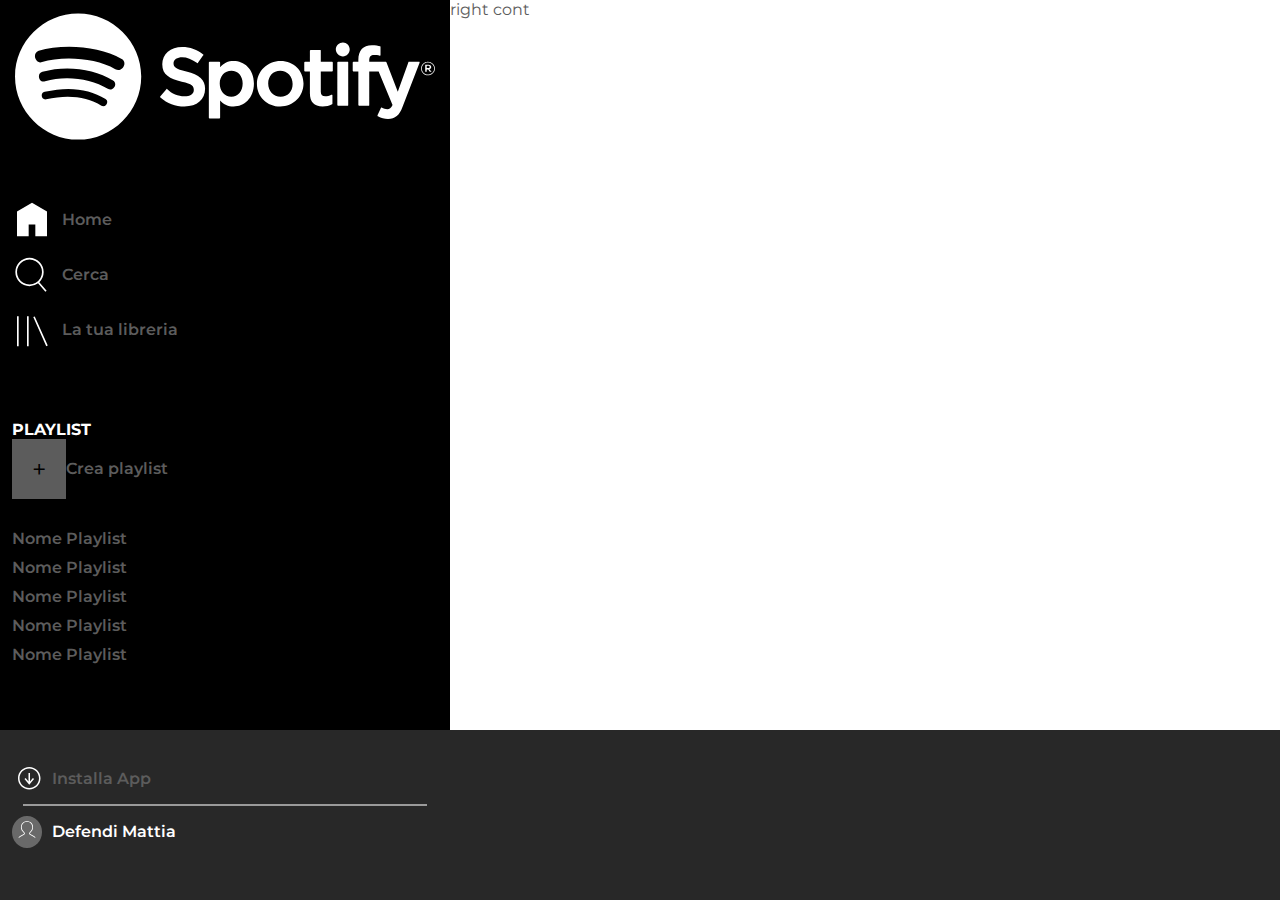
==== day-2/index.html @ 414f9ee5 "day 2 initial commit" ====
<!DOCTYPE html>
<html lang="it">
<head>
    <meta charset="UTF-8">
    <meta name="viewport" content="width=device-width, initial-scale=1.0">
    <title>Spotify Web</title>
    
    <!-- font -->
    <link rel="preconnect" href="https://fonts.googleapis.com">
    <link rel="preconnect" href="https://fonts.gstatic.com" crossorigin>
    <link href="https://fonts.googleapis.com/css2?family=Montserrat:ital,wght@0,100..900;1,100..900&display=swap" rel="stylesheet">
    
    <!-- style css  -->
    <link rel="stylesheet" href="css/style.css">
</head>

<body>
    <main>
        <!-- main container -->
        <div id="main-container">
            <!-- left container -->
            <div class="left-box">
                <!-- logo small-->
                <img src="../img/logo-small.svg" alt="logo-small" class="logo-small">
                <!-- logo big -->
                <img src="../img/logo.svg" alt="logo-big" class="logo-big hide">
                <!-- menu -->
                <div class="menu">
                    <!-- nav -->
                    <nav>
                        <!-- home -->
                        <div class="home">
                            <img src="../img/home.svg" alt="home">
                            <span class="hide">Home</span>
                        </div>
                        <!-- search -->
                        <div class="search">
                            <img src="../img/search.svg" alt="cerca">
                            <span class="hide">Cerca</span>
                        </div>
                        <!-- library -->
                        <div class="library">
                            <img src="../img/libreria.svg" alt="libreria">
                            <span class="hide">La tua libreria</span>
                        </div>
                    </nav>
                    <!-- playlist list -->
                    <div class="playlist hide">
                        <strong>playlist</strong>
                        <!-- add button -->
                        <div class="create-playlist">
                            <div id="add-button">+</div>
                            <span>Crea playlist</span>
                        </div>
                        <!-- list  -->
                        <ul>
                            <li>Nome Playlist</li>
                            <li>Nome Playlist</li>
                            <li>Nome Playlist</li>
                            <li>Nome Playlist</li>
                            <li>Nome Playlist</li>
                        </ul>
                    </div>
                    <!-- install/user section-->
                    <div class="lower-menu">
                        <!-- install section -->
                        <div class="lower-container">                      
                            <!-- icon -->
                            <img src="../img/download.svg" alt="download-button">
                            <!-- txt -->
                            <span class="hide">Installa App</span>
                        </div>
                        <!-- line -->
                        <hr class="hide">
                        <!-- user section -->
                        <div class="lower-container">
                            <!-- user icon -->
                            <img src="../img/profile.svg" alt="profile" class="profile-icon">
                            <!-- txt -->
                            <span class="hide user">Defendi Mattia</span>
                        </div>
                    </div>
                </div>
            </div>
            <!-- right container -->
            <div class="right-box">right cont</div>
        </div>  
    </main>
<footer>
    <!-- footer main container -->
    <div id="f-container"></div>
</footer>
</body>

</html>
---- day-2/css/style.css ----
/*** reset ***/
* {
    border: 0;
    margin: 0;
    box-sizing: border-box;
}

/*** common ***/
body {
    /* font montserrat */
    font-family: "Montserrat", serif;
    font-optical-sizing: auto;
    font-style: normal;
    
    height: 100vh;
}

main {
    height: calc(100% - 90px);
    color: #5c5c5c;
}

.border {
    border: 1px dashed red;
}

.hide {
    display: none;
}

ul {
    list-style: none;
    padding: 0;
}

img {
    width: 100%;
}

/*** main ***/
#main-container {
    height: 100%;
    display: flex;
}

.left-box {
    width: 55px;
    display: flex;
    flex-direction: column;
    background-color: #000000;
    padding: 12px;
}

.menu {
    height: 100%;
    display: flex;
    flex-direction: column;
    justify-content: space-between;
}

nav {
    display: flex;
    flex-direction: column;
    gap: 10px;
}

span,
li {
    font-weight: 600;
}

.logo-small {
    margin-bottom: 30px;
}

.logo-big {
    margin-bottom: 60px;
}

.home,
.search,
.library {
    width: 100%;
    display: flex;
    align-items: center;
}

.right-box {
    width: calc(100% - 55px);
}

.playlist strong {
    text-transform: uppercase;
    color: #ffffff;
}

.create-playlist {
    display: flex;
    align-items: center;
    margin-bottom: 30px;
}

#add-button {
    padding: 15px 20px;
    font-size: 25px;
    color: #000000;
    background-color: #5c5c5c;
}

.playlist ul {
    display: flex;
    flex-direction: column;
    gap: 10px;
    margin-bottom: 100px;
}

.lower-menu {
    display: flex;
    flex-direction: column;
}

.lower-container {
    margin-bottom: 10px;
}

.lower-menu hr {
    border: 1px solid #9a9a9a;
    width: 95%;
    margin: 0 auto 10px;
}

.lower-container .user {
    color: #ffffff
}

.profile-icon {
    padding: 5px 5px;
    background-color: #696969;
    border-radius: 50%;
}



/*** footer ***/
#f-container {
    height: 90px;
    background-color: #282828;
}

/*** media queries  ***/
@media (min-width: 768px) {
    
}

@media (min-width: 992px) {
    
    main {
        height: calc(100% - 170px);
    }
    
    #f-container {
        height: 170px;
    }
    
    #main-container .left-box {
        width: 450px;
    }
    
    .right-box {
        width: calc(100% - 450px);
    }
    
    .logo-small {
        display: none;
    }
    
    .logo-big {
        display: block;
    }
    
    nav {
        width: 50px;
        gap: 15px;
        margin-bottom: 70px;
    }
    
    nav img,
    .lower-menu img {
        margin-right: 10px;
    }
    
    .hide {
        display: revert;
        flex-shrink: 0;
    }
    
    .lower-container {
        width: 40px;
        display: flex;
        flex-direction: row;
        align-items: center;
    }

    .lower-menu {
        align-items: revert;
    }    

    img {
        width: revert;
    }

}
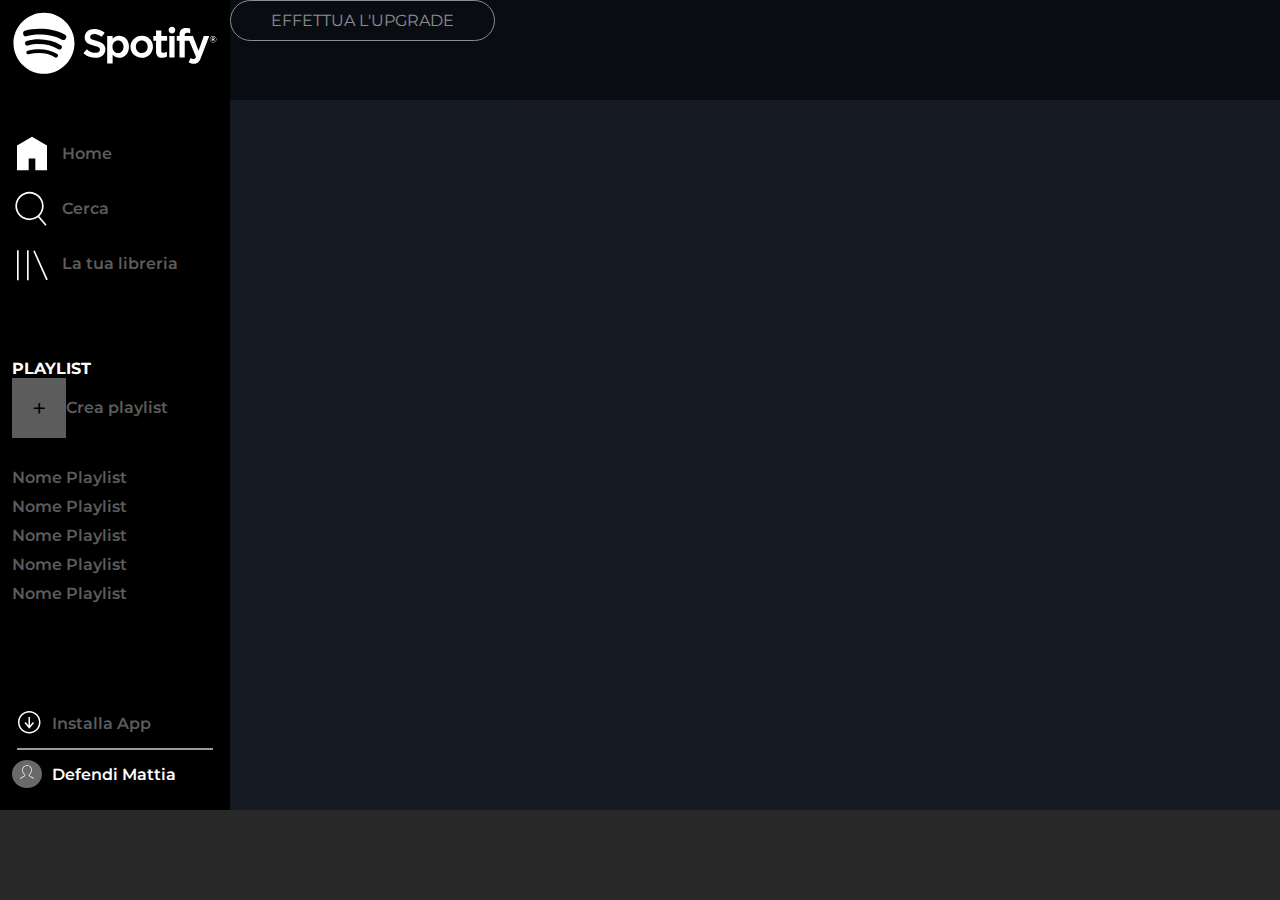
==== commit 3bef2b8b: "feat: added button and container" ====
--- a/day-2/index.html
+++ b/day-2/index.html
@@ -83,13 +83,19 @@
                 </div>
             </div>
             <!-- right container -->
-            <div class="right-box">right cont</div>
+            <div class="right-box">
+                <!-- upgrade button container-->
+                <div class="btn-cont">
+                    <!-- upgrade button -->
+                    <div id="upgrade-btn">effettua l'upgrade</div>
+                </div>
+            </div>
         </div>  
     </main>
-<footer>
-    <!-- footer main container -->
-    <div id="f-container"></div>
-</footer>
+    <footer>
+        <!-- footer main container -->
+        <div id="f-container"></div>
+    </footer>
 </body>
 
 </html>--- a/day-2/css/style.css
+++ b/day-2/css/style.css
@@ -44,7 +44,7 @@
 }
 
 .left-box {
-    width: 55px;
+    width: 50px;
     display: flex;
     flex-direction: column;
     background-color: #000000;
@@ -85,9 +85,7 @@
     align-items: center;
 }
 
-.right-box {
-    width: calc(100% - 55px);
-}
+
 
 .playlist strong {
     text-transform: uppercase;
@@ -139,6 +137,29 @@
     border-radius: 50%;
 }
 
+/* right container */
+
+.right-box {
+    width: calc(100% - 50px);
+    background-color: #141922;
+}
+
+.btn-cont {
+    background-color: #000000;
+    opacity: 0.5;
+    height: 100px;
+    color: #ffffff;
+}
+
+#upgrade-btn {
+    text-transform: uppercase;
+    border: 1px solid #ffffff;
+    display: inline-block;
+    padding: 10px 40px;
+    border-radius: 50px;
+    
+}
+
 
 
 /*** footer ***/
@@ -154,20 +175,13 @@
 
 @media (min-width: 992px) {
     
-    main {
-        height: calc(100% - 170px);
-    }
-    
-    #f-container {
-        height: 170px;
-    }
     
     #main-container .left-box {
-        width: 450px;
+        width: 230px;
     }
     
     .right-box {
-        width: calc(100% - 450px);
+        width: calc(100% - 230px);
     }
     
     .logo-small {
@@ -209,4 +223,7 @@
         width: revert;
     }
 
-}
+    .profile-icon {
+        padding: 5px 7px;
+    }
+}
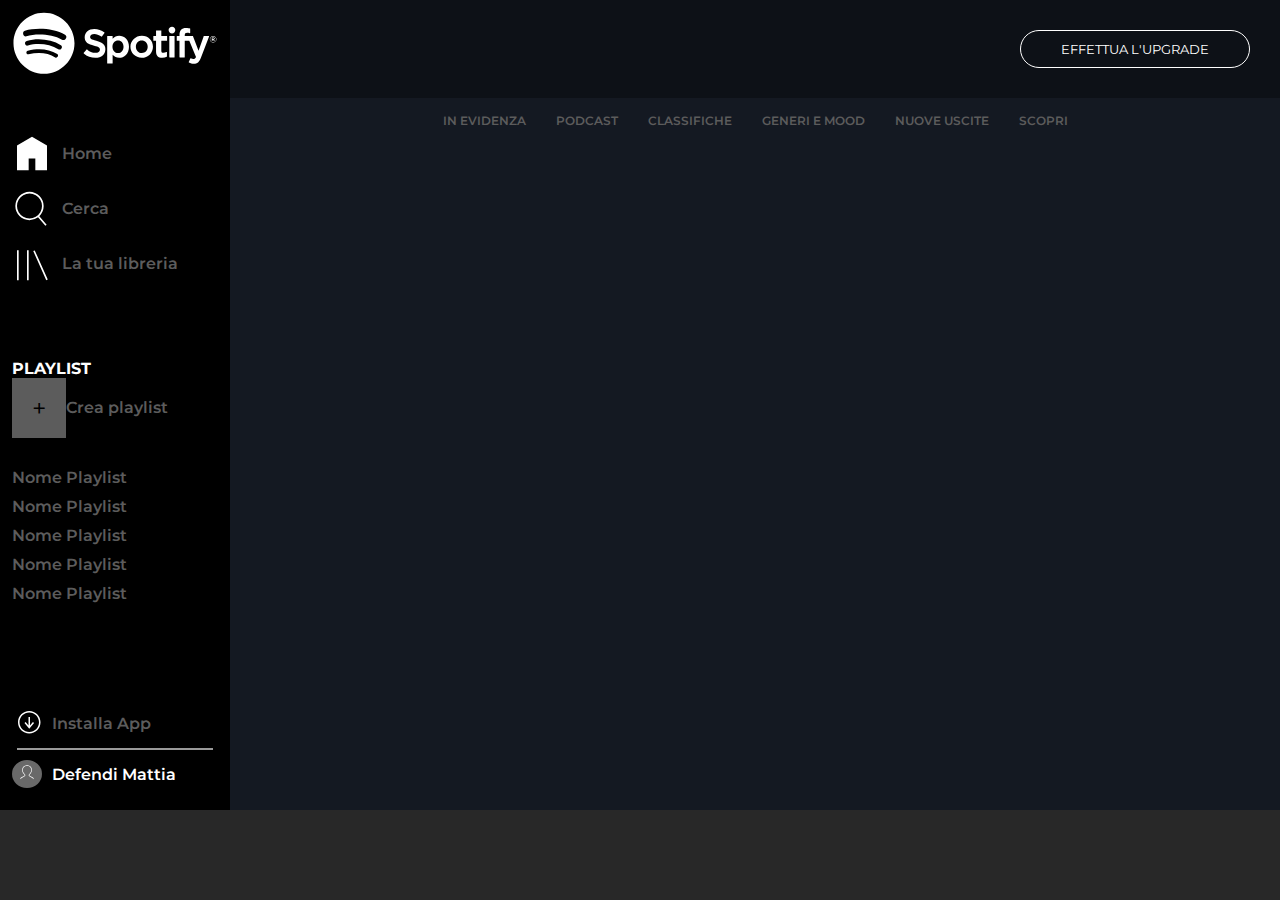
==== commit 14d5d9d9: "feat: added menu list" ====
--- a/day-2/index.html
+++ b/day-2/index.html
@@ -89,6 +89,15 @@
                     <!-- upgrade button -->
                     <div id="upgrade-btn">effettua l'upgrade</div>
                 </div>
+                <!-- menu list -->
+                <ul class="menu-list">
+                    <li>in evidenza</li>
+                    <li>podcast</li>
+                    <li>classifiche</li>
+                    <li>generi e mood</li>
+                    <li>nuove uscite</li>
+                    <li>scopri</li>
+                </ul>
             </div>
         </div>  
     </main>
--- a/day-2/css/style.css
+++ b/day-2/css/style.css
@@ -145,10 +145,10 @@
 }
 
 .btn-cont {
-    background-color: #000000;
-    opacity: 0.5;
-    height: 100px;
+    background-color: rgba(0, 0, 0, 0.3);
     color: #ffffff;
+    display: flex;
+    justify-content: flex-end;
 }
 
 #upgrade-btn {
@@ -157,9 +157,21 @@
     display: inline-block;
     padding: 10px 40px;
     border-radius: 50px;
-    
-}
-
+    margin: 30px;
+    font-size: small;
+}
+
+.right-box .menu-list {
+    display: flex;
+    justify-content: center;
+    flex-wrap: wrap;
+    font-size: 12px;
+    text-transform: uppercase;
+}
+
+.right-box .menu-list li{
+    margin: 15px;
+}
 
 
 /*** footer ***/
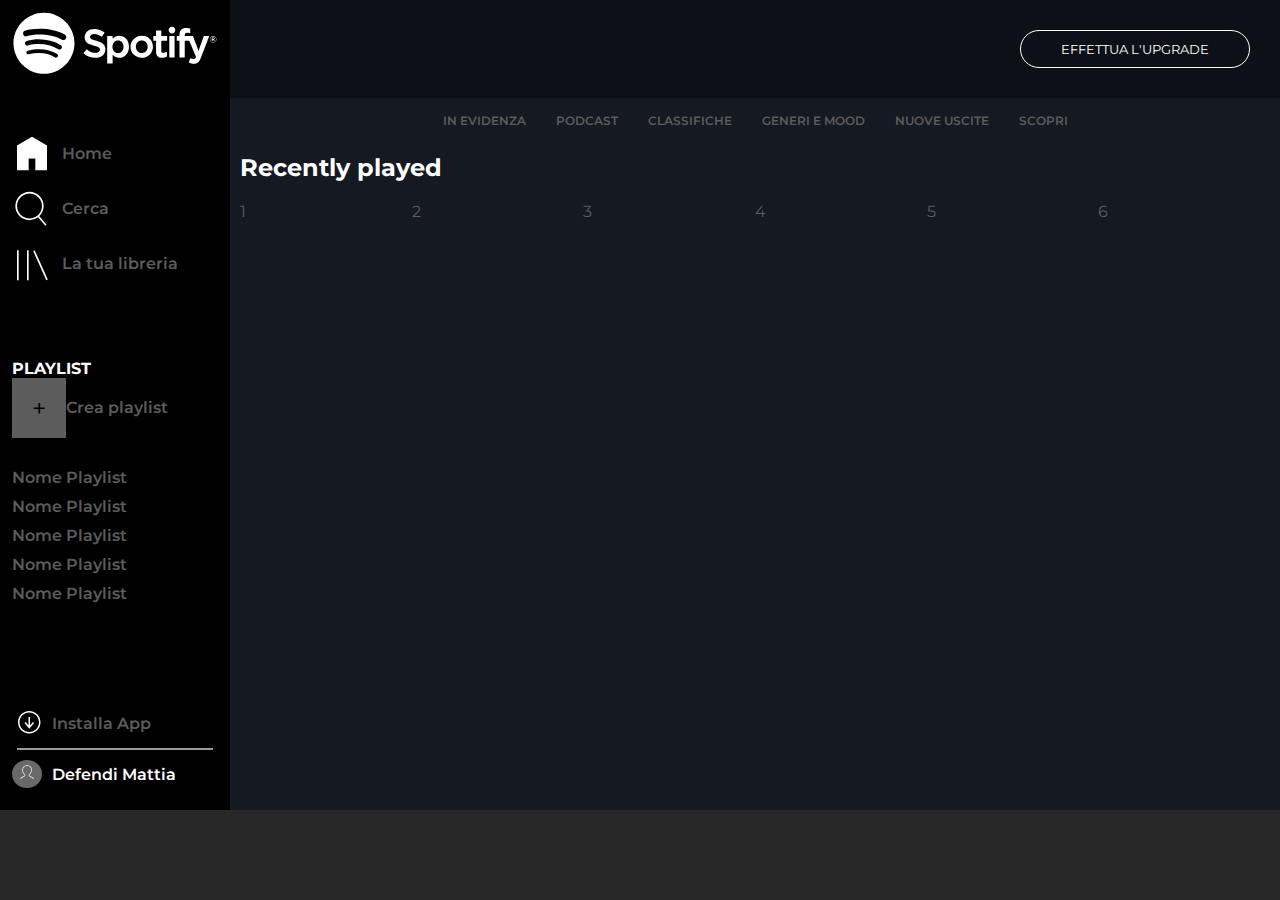
==== commit 46c20d88: "feat: played container structure and viewport" ====
--- a/day-2/index.html
+++ b/day-2/index.html
@@ -98,6 +98,18 @@
                     <li>nuove uscite</li>
                     <li>scopri</li>
                 </ul>
+                <!-- container recent played -->
+                <div class="played-container">
+                    <h2>Recently played</h2>
+                    <div class="played-box-cont">
+                        <div class="box">1</div>
+                        <div class="box">2</div>
+                        <div class="box">3</div>
+                        <div class="box">4</div>
+                        <div class="box">5</div>
+                        <div class="box">6</div>
+                    </div>
+                </div>
             </div>
         </div>  
     </main>
--- a/day-2/css/style.css
+++ b/day-2/css/style.css
@@ -37,6 +37,11 @@
     width: 100%;
 }
 
+h2 {
+    color: #ffffff;
+    margin-bottom: 20px;
+}
+
 /*** main ***/
 #main-container {
     height: 100%;
@@ -136,6 +141,7 @@
     background-color: #696969;
     border-radius: 50%;
 }
+
 
 /* right container */
 
@@ -173,6 +179,18 @@
     margin: 15px;
 }
 
+.played-container {
+    padding: 10px;
+
+}
+
+.played-box-cont {
+    display: flex;
+    gap: 10px;
+    flex-wrap: wrap;
+}
+
+
 
 /*** footer ***/
 #f-container {
@@ -181,13 +199,22 @@
 }
 
 /*** media queries  ***/
-@media (min-width: 768px) {
-    
-}
-
-@media (min-width: 992px) {
-    
-    
+
+/* extra small */
+@media (max-width: 576px) {
+    
+    h2 {
+        font-size: 20px;
+    }
+
+    .box {
+        width: calc((100% /2) - 10px);
+    }
+}
+
+/* small */
+@media (min-width: 576px) {
+
     #main-container .left-box {
         width: 230px;
     }
@@ -195,7 +222,7 @@
     .right-box {
         width: calc(100% - 230px);
     }
-    
+
     .logo-small {
         display: none;
     }
@@ -203,7 +230,7 @@
     .logo-big {
         display: block;
     }
-    
+
     nav {
         width: 50px;
         gap: 15px;
@@ -214,12 +241,12 @@
     .lower-menu img {
         margin-right: 10px;
     }
-    
+
     .hide {
         display: revert;
         flex-shrink: 0;
     }
-    
+
     .lower-container {
         width: 40px;
         display: flex;
@@ -238,4 +265,29 @@
     .profile-icon {
         padding: 5px 7px;
     }
-}
+
+    .box {
+        width: calc((100% / 2) - 10px);
+    }
+}
+
+
+/* medium */
+@media (min-width: 768px) {
+
+    .box {
+        width: calc((100% / 4) - 10px);
+    }
+}
+
+
+/* large */
+@media (min-width: 992px) {
+
+    .box {
+        width: calc((100% / 6) - 10px);
+    }
+}
+
+
+
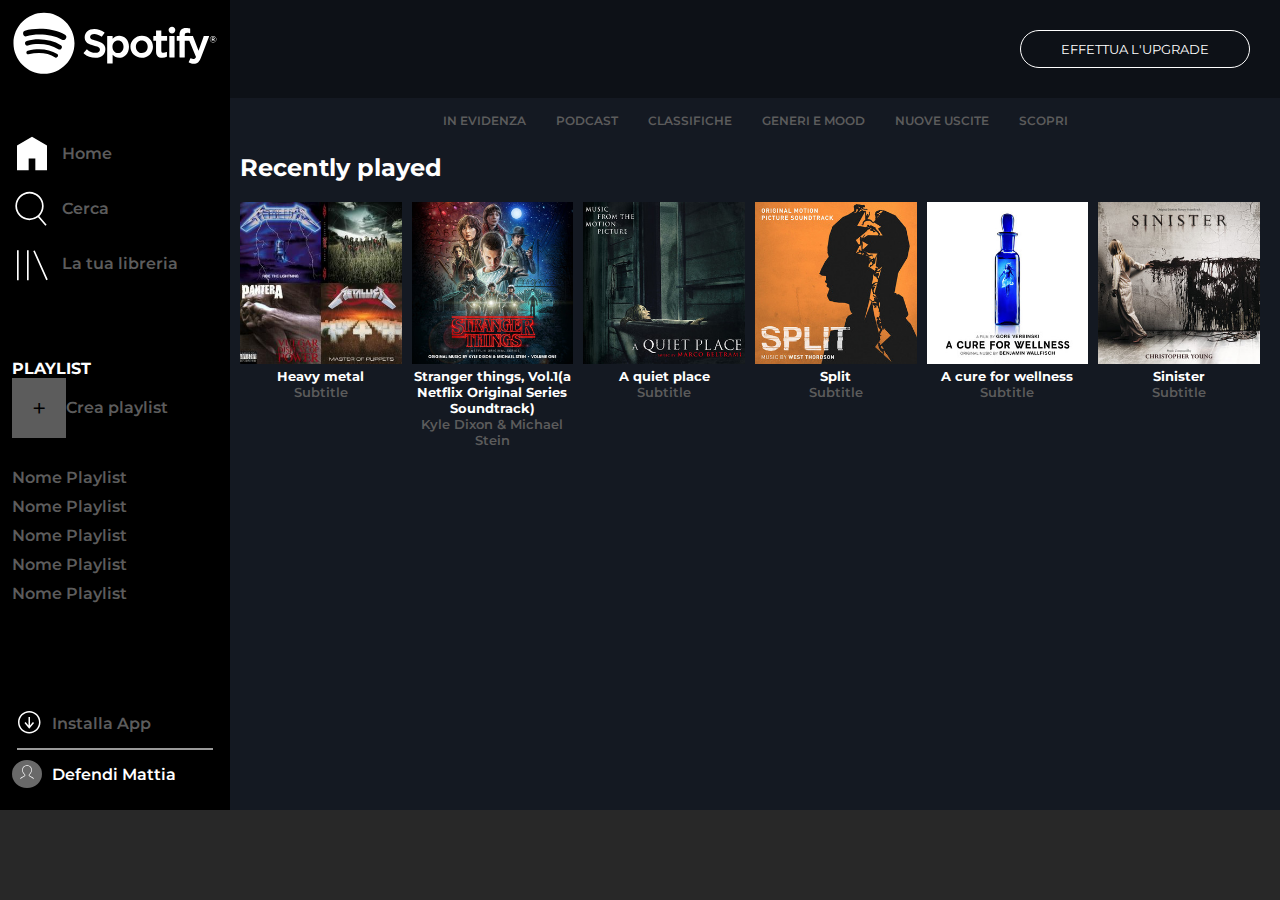
==== commit 9063664e: "feat: completed recently played section and fix viewport" ====
--- a/day-2/index.html
+++ b/day-2/index.html
@@ -101,13 +101,44 @@
                 <!-- container recent played -->
                 <div class="played-container">
                     <h2>Recently played</h2>
+                    <!-- box container -->
                     <div class="played-box-cont">
-                        <div class="box">1</div>
-                        <div class="box">2</div>
-                        <div class="box">3</div>
-                        <div class="box">4</div>
-                        <div class="box">5</div>
-                        <div class="box">6</div>
+                        <!-- box1 -->
+                        <div class="box">
+                            <div><img src="../img/metal_lifting.jpg" alt="metal-lifting"></div>
+                            <h3>Heavy metal</h3>
+                            <span>Subtitle</span>
+                        </div>
+                        <!-- box2 -->
+                        <div class="box">
+                            <div><img src="../img/stranger.jpeg" alt="stranger"></div>
+                            <h3>Stranger things, Vol.1(a Netflix Original Series Soundtrack)</h3>
+                            <span>Kyle Dixon & Michael Stein</span>
+                        </div>
+                        <!-- box3 -->
+                        <div class="box">
+                            <div><img src="../img/aquietplace.jpeg" alt="aquietplace"></div>
+                            <h3>A quiet place</h3>
+                            <span>Subtitle</span>
+                        </div>
+                        <!-- box4 -->
+                        <div class="box">
+                            <div><img src="../img/split.jpeg" alt="split"></div>
+                            <h3>Split</h3>
+                            <span>Subtitle</span>
+                        </div>
+                        <!-- box5 -->
+                        <div class="box">
+                            <div><img src="../img/cure.jpeg" alt="cure"></div>
+                            <h3>A cure for wellness</h3>
+                            <span>Subtitle</span>
+                        </div>
+                        <!-- box6 -->
+                        <div class="box">
+                            <div><img src="../img/sinister.jpeg" alt="sinister"></div>
+                            <h3>Sinister</h3>
+                            <span>Subtitle</span>
+                        </div>
                     </div>
                 </div>
             </div>
--- a/day-2/css/style.css
+++ b/day-2/css/style.css
@@ -42,6 +42,10 @@
     margin-bottom: 20px;
 }
 
+h3 {
+    color: #ffffff;
+}
+
 /*** main ***/
 #main-container {
     height: 100%;
@@ -148,6 +152,7 @@
 .right-box {
     width: calc(100% - 50px);
     background-color: #141922;
+    overflow: scroll;
 }
 
 .btn-cont {
@@ -190,7 +195,12 @@
     flex-wrap: wrap;
 }
 
-
+h3,
+h3 + span {
+    text-align: center;
+    font-size: small;
+    display: block;
+}
 
 /*** footer ***/
 #f-container {
@@ -240,6 +250,7 @@
     nav img,
     .lower-menu img {
         margin-right: 10px;
+        width: revert;
     }
 
     .hide {
@@ -258,10 +269,6 @@
         align-items: revert;
     }    
 
-    img {
-        width: revert;
-    }
-
     .profile-icon {
         padding: 5px 7px;
     }
@@ -281,6 +288,8 @@
 }
 
 
+
+
 /* large */
 @media (min-width: 992px) {
 
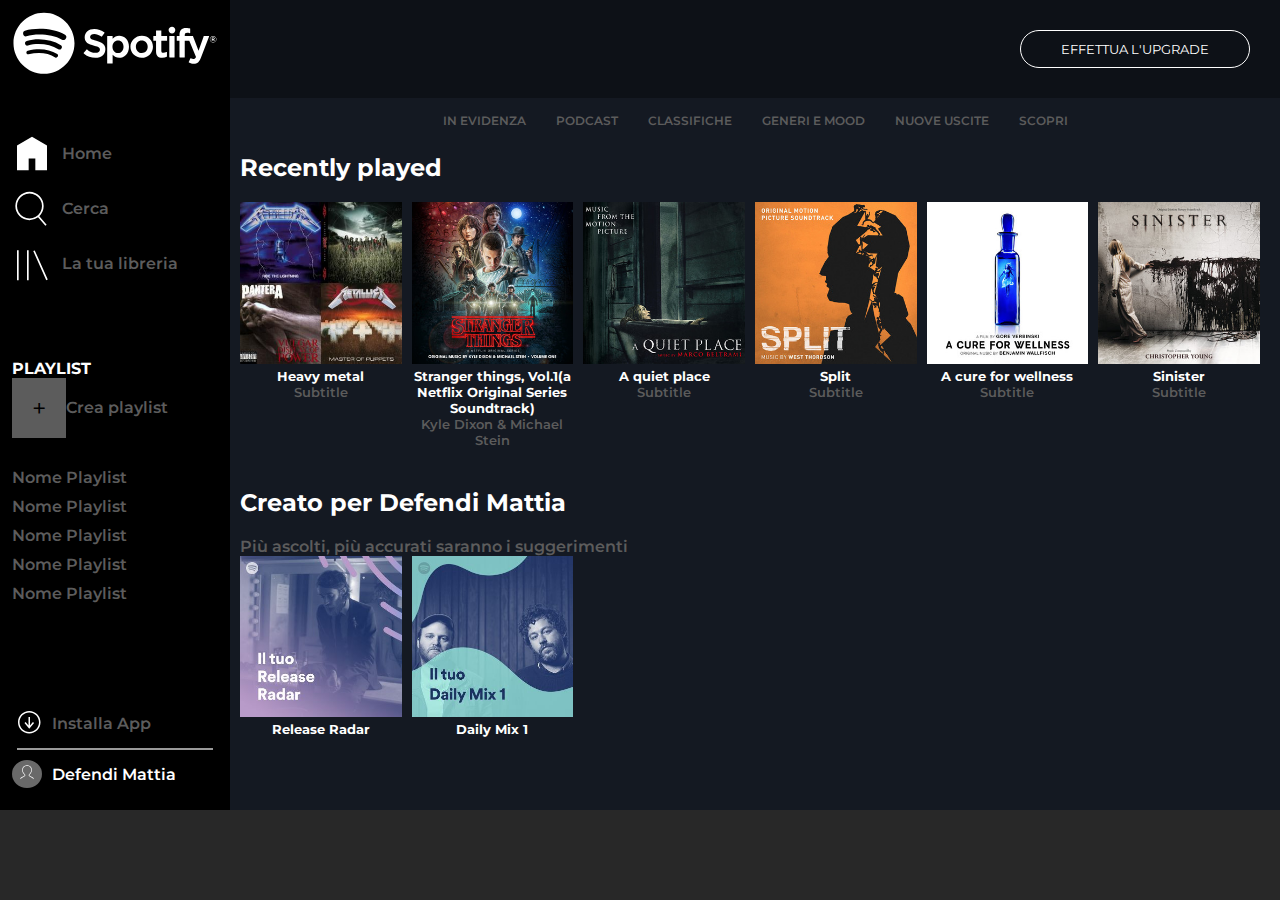
==== commit 6ad0f177: "feat: create for container" ====
--- a/day-2/index.html
+++ b/day-2/index.html
@@ -99,10 +99,10 @@
                     <li>scopri</li>
                 </ul>
                 <!-- container recent played -->
-                <div class="played-container">
+                <div class="container">
                     <h2>Recently played</h2>
                     <!-- box container -->
-                    <div class="played-box-cont">
+                    <div class="box-cont">
                         <!-- box1 -->
                         <div class="box">
                             <div><img src="../img/metal_lifting.jpg" alt="metal-lifting"></div>
@@ -141,6 +141,24 @@
                         </div>
                     </div>
                 </div>
+                <!-- container create for -->
+                <div class="container">
+                    <h2>Creato per Defendi Mattia</h2>
+                    <span>Più ascolti, più accurati saranno i suggerimenti</span>
+                    <!-- box container -->
+                    <div class="box-cont">
+                        <!-- box1 -->
+                        <div class="box">
+                            <img src="../img/radar.jpeg" alt="radar">
+                            <h3>Release Radar</h3>
+                        </div>
+                        <!-- box2 -->
+                        <div class="box">
+                            <img src="../img/mixdaily.jpeg" alt="mixdaily">
+                            <h3>Daily Mix 1</h3>
+                        </div>
+                    </div>
+                </div>
             </div>
         </div>  
     </main>
--- a/day-2/css/style.css
+++ b/day-2/css/style.css
@@ -184,15 +184,16 @@
     margin: 15px;
 }
 
-.played-container {
+.container {
     padding: 10px;
 
 }
 
-.played-box-cont {
+.box-cont {
     display: flex;
     gap: 10px;
     flex-wrap: wrap;
+    margin-bottom: 20px;
 }
 
 h3,
@@ -201,6 +202,10 @@
     font-size: small;
     display: block;
 }
+    
+h2 + span {
+    margin-bottom: 20px;
+}
 
 /*** footer ***/
 #f-container {
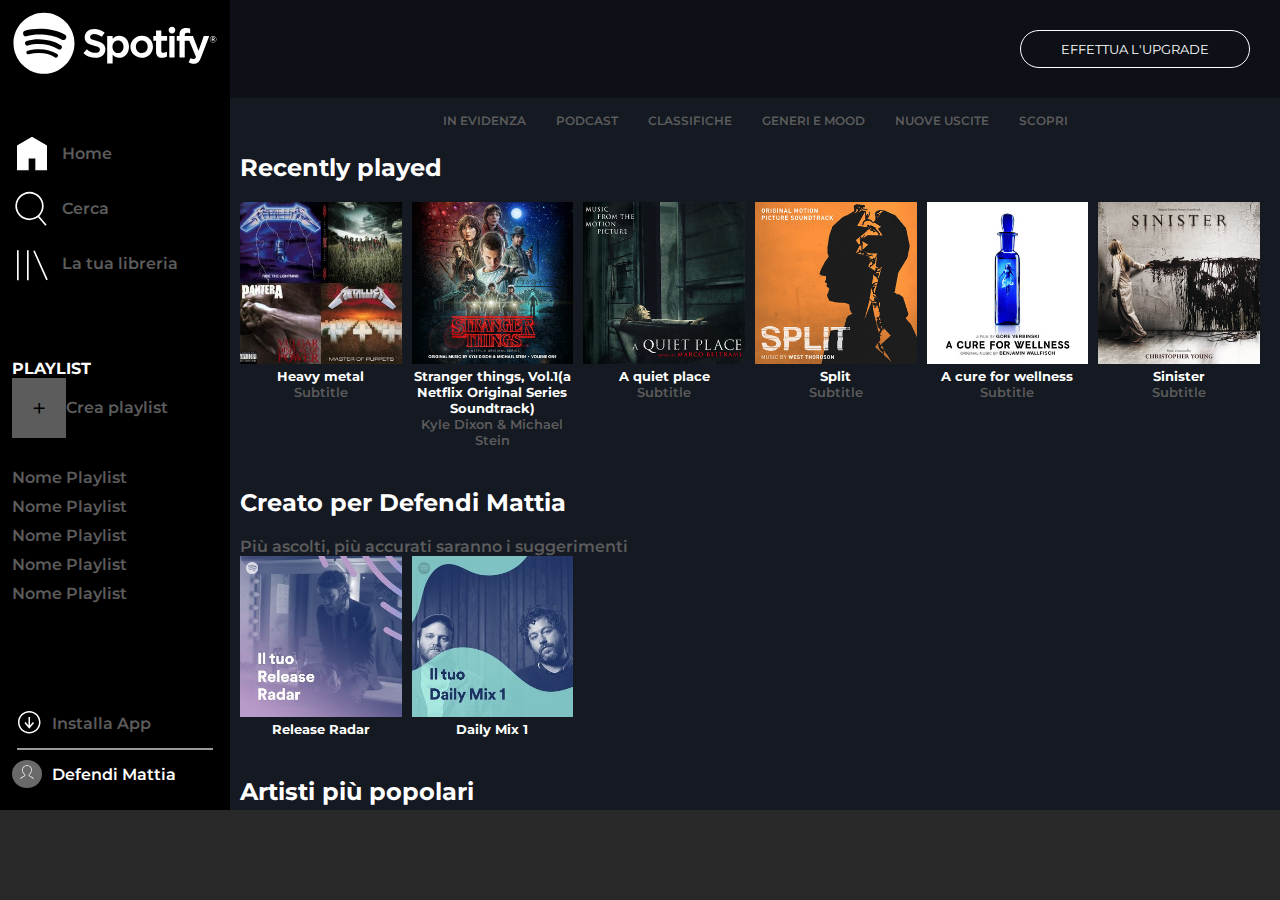
==== commit a6af2b18: "feat: popular container" ====
--- a/day-2/index.html
+++ b/day-2/index.html
@@ -159,6 +159,24 @@
                         </div>
                     </div>
                 </div>
+                <!-- popular container -->
+                <div class="container">
+                    <h2>Artisti più popolari</h2>
+                    <span>Più ascolti, più accurati saranno i suggerimenti.</span>
+                    <!-- box container -->
+                    <div class="box-cont">
+                        <!-- box1 -->
+                        <div class="box round">
+                            <img src="../img/youg.jpeg" alt="youg">
+                            <!-- <h3>null</h3> -->
+                        </div>
+                        <!-- box2 -->
+                        <div class="box round">
+                            <img src="../img/einaudi.jpeg" alt="einaudi">
+                            <!-- <h3>null</h3> -->
+                        </div>
+                    </div>
+                </div>
             </div>
         </div>  
     </main>
--- a/day-2/css/style.css
+++ b/day-2/css/style.css
@@ -207,6 +207,10 @@
     margin-bottom: 20px;
 }
 
+.round img {
+    border-radius: 50%;
+}
+
 /*** footer ***/
 #f-container {
     height: 90px;
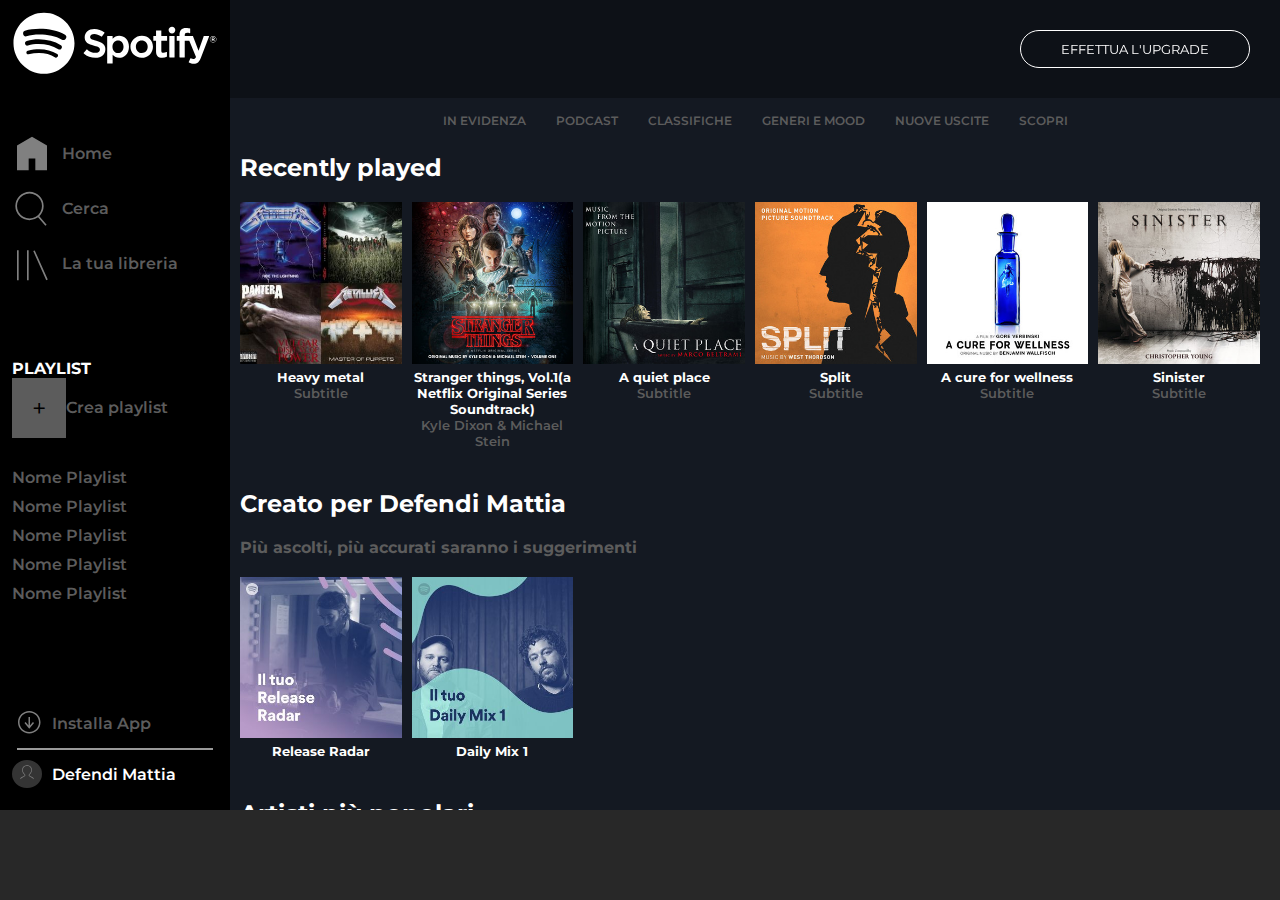
==== commit db6b2d7b: "style: fixed margins" ====
--- a/day-2/index.html
+++ b/day-2/index.html
@@ -144,7 +144,7 @@
                 <!-- container create for -->
                 <div class="container">
                     <h2>Creato per Defendi Mattia</h2>
-                    <span>Più ascolti, più accurati saranno i suggerimenti</span>
+                    <h4>Più ascolti, più accurati saranno i suggerimenti</h4>
                     <!-- box container -->
                     <div class="box-cont">
                         <!-- box1 -->
@@ -162,7 +162,7 @@
                 <!-- popular container -->
                 <div class="container">
                     <h2>Artisti più popolari</h2>
-                    <span>Più ascolti, più accurati saranno i suggerimenti.</span>
+                    <h4>Più ascolti, più accurati saranno i suggerimenti.</h4>
                     <!-- box container -->
                     <div class="box-cont">
                         <!-- box1 -->
--- a/day-2/css/style.css
+++ b/day-2/css/style.css
@@ -35,6 +35,7 @@
 
 img {
     width: 100%;
+    display: block;
 }
 
 h2 {
@@ -45,6 +46,11 @@
 h3 {
     color: #ffffff;
 }
+
+h4 {
+    margin-bottom: 20px;
+}
+
 
 /*** main ***/
 #main-container {
@@ -92,6 +98,13 @@
     width: 100%;
     display: flex;
     align-items: center;
+}
+
+.home img,
+.search img,
+.library img,
+.lower-container img {
+    opacity: 0.5;
 }
 
 
@@ -160,6 +173,9 @@
     color: #ffffff;
     display: flex;
     justify-content: flex-end;
+    position: sticky;
+    top: 0;
+    right: 0;
 }
 
 #upgrade-btn {
@@ -203,13 +219,15 @@
     display: block;
 }
     
-h2 + span {
-    margin-bottom: 20px;
-}
-
 .round img {
     border-radius: 50%;
 }
+
+.right-box img {
+    margin-bottom: 5px;
+}
+
+
 
 /*** footer ***/
 #f-container {
